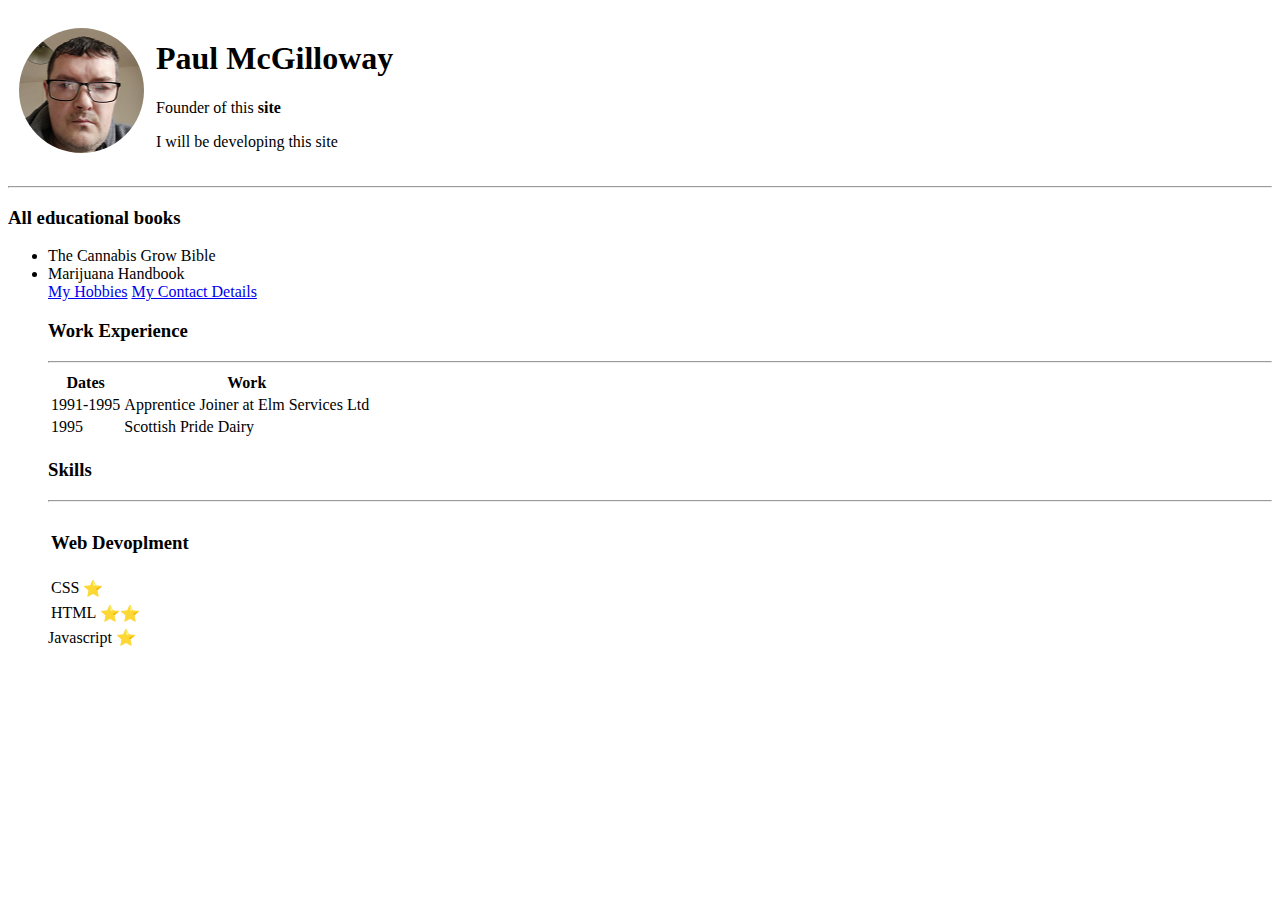
==== index.html @ 8961fc47 "Added initial cv website files" ====
<!DOCTYPE html>
<html lang="en" dir="ltr">

<head>
  <meta charset="utf-8">
  <title>Paul's Personal Site</title>
</head>

<body>
  <table cellspacing="10">
    <tr>
      <td><img src="circle-cropped.png" alt="My picture"></td>
      <td>
        <h1>Paul McGilloway</h1>
        <p>Founder of this <strong>site</strong></p>
        <p>I will be developing this site</p>
      </td>
    </tr>
  </table>
  <hr>
  <h3>All educational books</h3>
  <ul>
    <li>The Cannabis Grow Bible</li>
    <li>Marijuana Handbook</li>
    <a href="hobbies.html">My Hobbies</a>
    <a href="contactme.html">My Contact Details</a>
    <h3>Work Experience</h3>
    <table cellspacing "10">
      <hr>
      <thead>
      </thead>
      <tr>
        <th>Dates</th>
        <th>Work</th>
      </tr>
      <tbody>
      </tbody>
      <tr>
        <td>1991-1995</td>
        <td>Apprentice Joiner at Elm Services Ltd</td>
      </tr>
      <td>1995
      <td>Scottish Pride Dairy</td>
      </td>
      <tr>
        <table cellspacing "10">
          <h3>Skills</h3>
          <hr>
          <tr>
            <td>
              <h3>Web Devoplment
            </td>
            </h3>
            <td⭐< /td>
              <table>
                <tr>
                  <td>CSS</td>
                  <td>⭐</td>
                </tr>
              </table>
              <table>
                <tr>
                  <td>HTML</td>
                  <td>⭐⭐</td>
                </tr>
                <tr>
              </table>
              <td>Javascript</td>
              <td>⭐</td>
          </tr>
        </table>
  </ul>
</body>

</html>
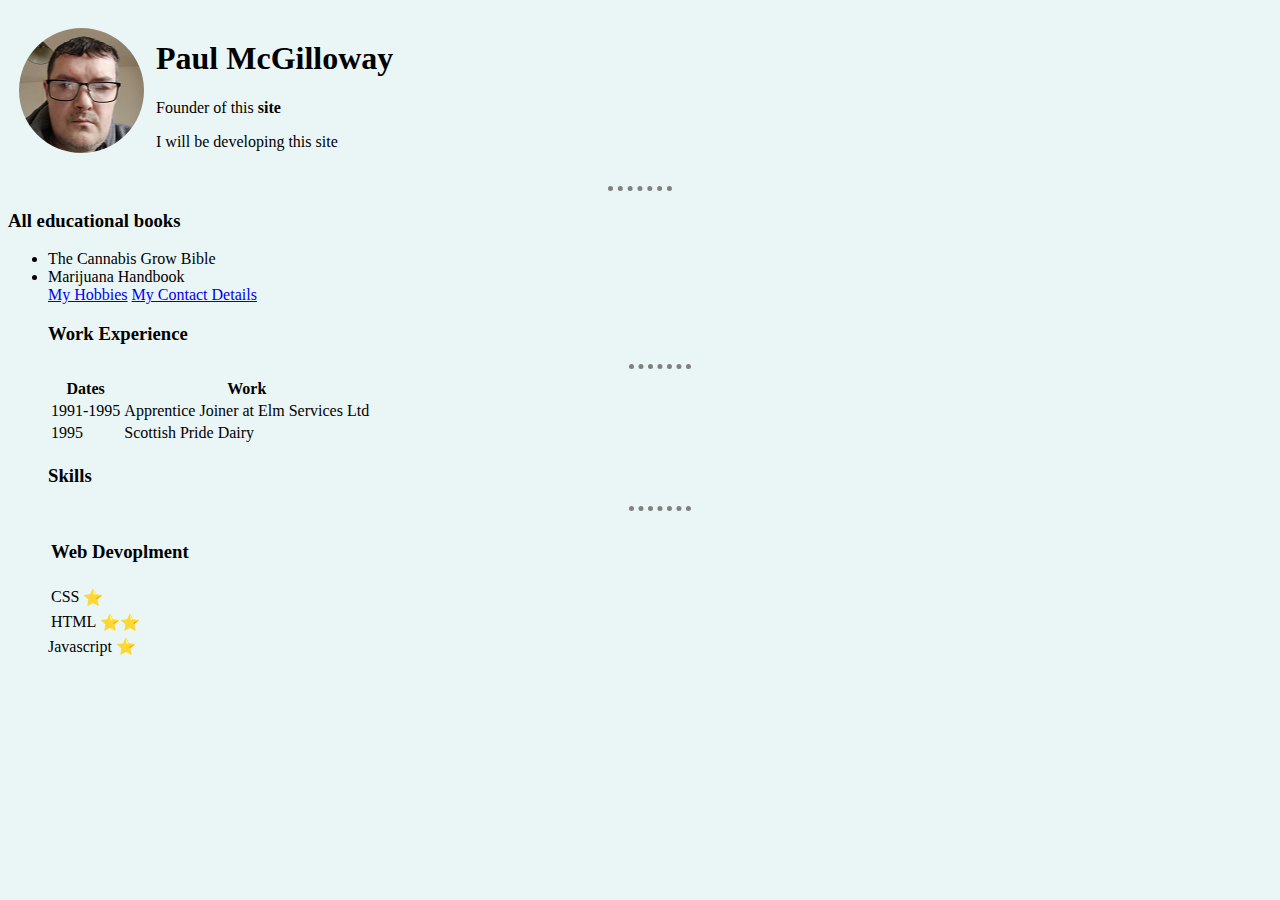
==== commit b3cb29df: "Add files via upload" ====
--- a/index.html
+++ b/index.html
@@ -4,6 +4,8 @@
 <head>
   <meta charset="utf-8">
   <title>Paul's Personal Site</title>
+  <link rel="stylesheet" href="css/styles.css">
+
 </head>
 
 <body>
--- a/css/styles.css
+++ b/css/styles.css
@@ -0,0 +1,10 @@
+body {
+  background-color: #EAF6F6;
+}
+hr {
+  border-style: none;
+  border-top-style: dotted;
+  border-color: grey;
+  border-width: 5px;
+  width: 5%;
+}
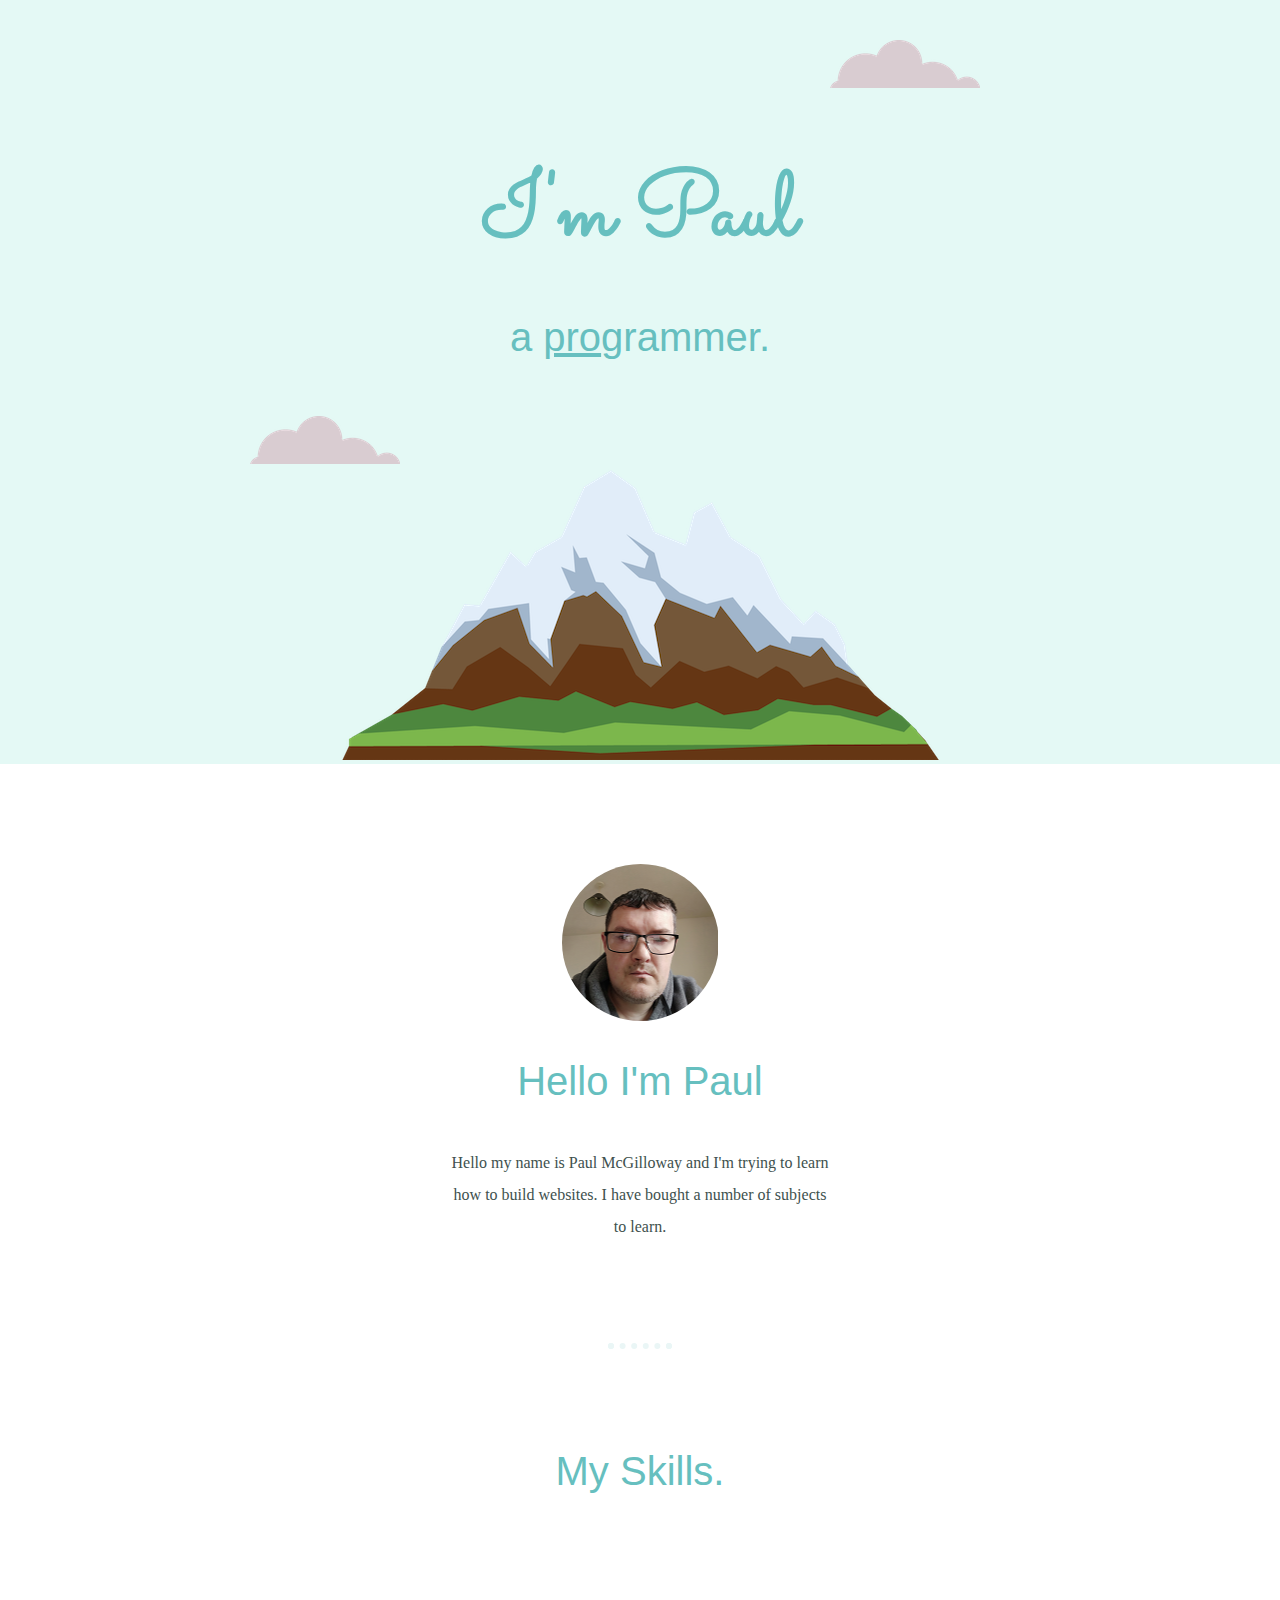
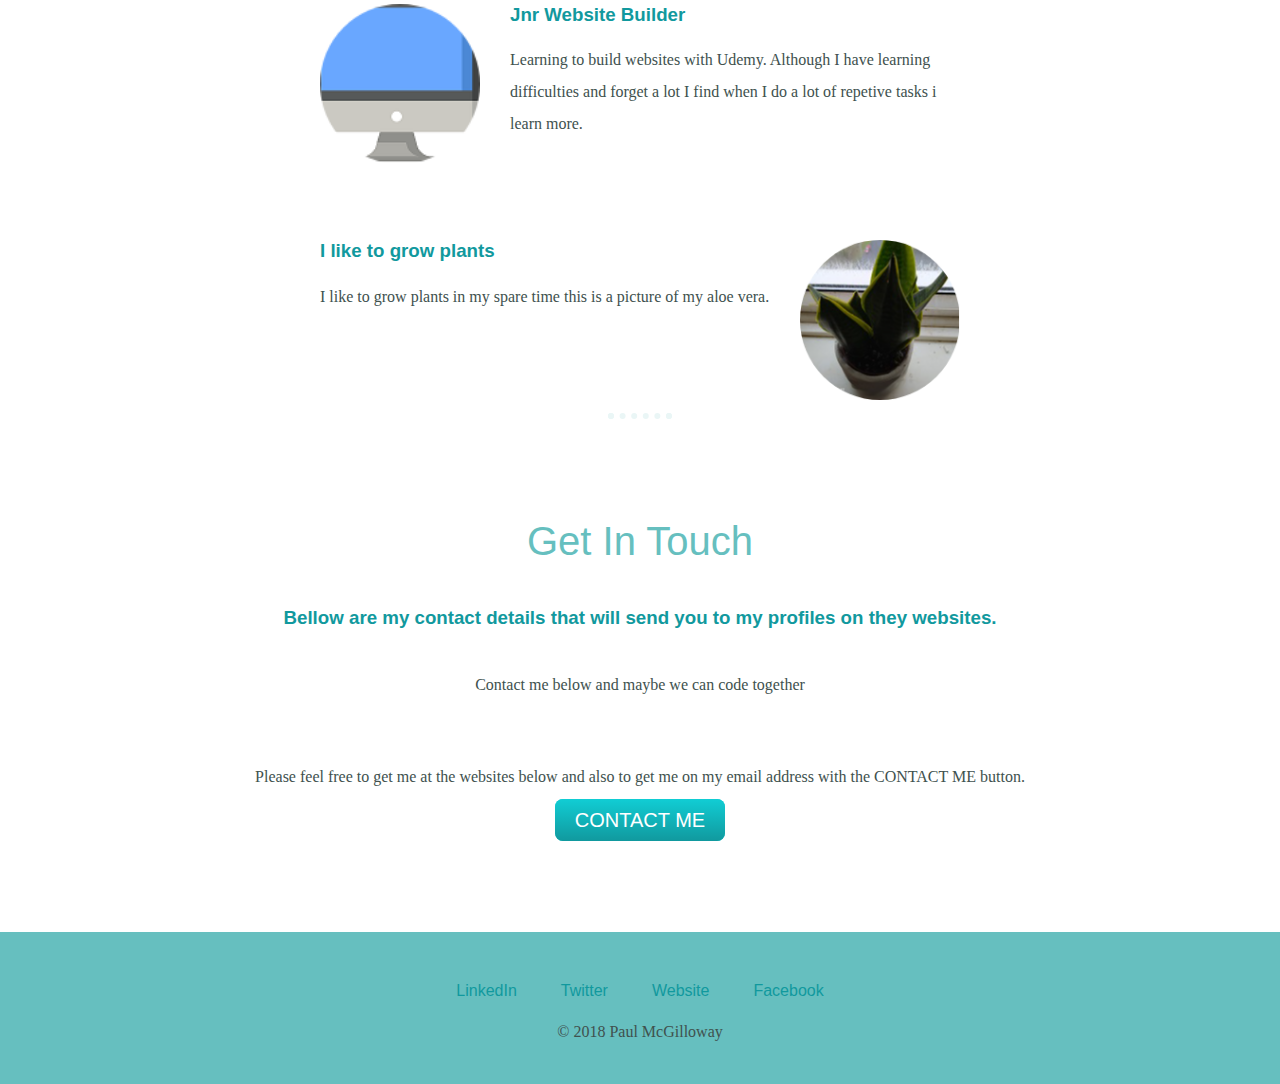
==== commit 08b92918: "Add files via upload" ====
--- a/index.html
+++ b/index.html
@@ -3,75 +3,66 @@
 
 <head>
   <meta charset="utf-8">
-  <title>Paul's Personal Site</title>
+  <title>Paul McGilloway</title>
   <link rel="stylesheet" href="css/styles.css">
+  <link rel="icon" href="favicon.ico">
+  <link rel="preconnect" href="https://fonts.gstatic.com">
+  <link href="https://fonts.googleapis.com/css2?family=Sacramento&display=swap" rel="stylesheet">
+</head>
+<body>
 
-</head>
+  <div class="top-container">
+    <img class="top-cloud" src="images/cloud.png" alt="cloud.img">
+    <h1>I'm Paul</h1>
+    <h2>a <span class="pro">pro</span>grammer.</h2>
+    <img class="bottom-cloud" src="images/cloud.png" alt="cloud-img">
+    <img src="images/mountain.png" alt="mountain-img">
+  </div>
 
-<body>
-  <table cellspacing="10">
-    <tr>
-      <td><img src="circle-cropped.png" alt="My picture"></td>
-      <td>
-        <h1>Paul McGilloway</h1>
-        <p>Founder of this <strong>site</strong></p>
-        <p>I will be developing this site</p>
-      </td>
-    </tr>
-  </table>
-  <hr>
-  <h3>All educational books</h3>
-  <ul>
-    <li>The Cannabis Grow Bible</li>
-    <li>Marijuana Handbook</li>
-    <a href="hobbies.html">My Hobbies</a>
-    <a href="contactme.html">My Contact Details</a>
-    <h3>Work Experience</h3>
-    <table cellspacing "10">
-      <hr>
-      <thead>
-      </thead>
-      <tr>
-        <th>Dates</th>
-        <th>Work</th>
-      </tr>
-      <tbody>
-      </tbody>
-      <tr>
-        <td>1991-1995</td>
-        <td>Apprentice Joiner at Elm Services Ltd</td>
-      </tr>
-      <td>1995
-      <td>Scottish Pride Dairy</td>
-      </td>
-      <tr>
-        <table cellspacing "10">
-          <h3>Skills</h3>
-          <hr>
-          <tr>
-            <td>
-              <h3>Web Devoplment
-            </td>
-            </h3>
-            <td⭐< /td>
-              <table>
-                <tr>
-                  <td>CSS</td>
-                  <td>⭐</td>
-                </tr>
-              </table>
-              <table>
-                <tr>
-                  <td>HTML</td>
-                  <td>⭐⭐</td>
-                </tr>
-                <tr>
-              </table>
-              <td>Javascript</td>
-              <td>⭐</td>
-          </tr>
-        </table>
-  </ul>
+  <div class="middle-container">
+    <div class="profile">
+      <img src="images/my-picture.png" alt="my-img">
+      <h2>Hello I'm Paul</h2>
+      <p class="intro">Hello my name is Paul McGilloway and I'm trying to learn how to build websites. I have bought a number of subjects to learn.</p>
+    </div>
+    <hr>
+    <div class="skills">
+      <h2>My Skills.</h2>
+      <div class="skill-row">
+        <img class="desktop-img" src="images/desktop.png" alt="computer img">
+
+        <h3>Jnr Website Builder</h3>
+        <p>Learning to build websites with Udemy. Although I have learning difficulties and forget a lot I find when I do a lot of repetive tasks i learn more.</p>
+      </div>
+
+      <div class="skill-row">
+        <img class="house-plant-img" src="images/house-plant.png" alt="house-plant img">
+
+        <h3>I like to grow plants</h3>
+        <p class="growing-plants">I like to grow plants in my spare time this is a picture of my aloe vera.</p>
+
+      </div>
+    </div>
+    <hr>
+
+      <div class="contact-me">
+      <h2>Get In Touch</h2>
+      <h3>Bellow are my contact details that will send you to my profiles on they websites.</h3>
+      <p class="contact-message">Contact me below and maybe we can code together</p>
+      <p>Please feel free to get me at the websites below and also to get me on my email address with the CONTACT ME button.</p>
+      </address></p>
+      <a class="btn" href="mailto:name@email.com">CONTACT ME</a>
+    </div>
+  </div>
+
+
+  <div class="bottom-container">
+    <a class="footer-link" href="https://www.linkedin.com/">LinkedIn</a>
+    <a class="footer-link" href="https://twitter.com/">Twitter</a>
+    <a class="footer-link" href="file:///C:/Users/pjmcg/OneDrive/Desktop/Web%20Development/HTML%20-%20Persoanl%20Site/index.html">Website</a>
+    <a class="footer-link" href="https://www.facebook.com/paul.mcgilloway.927/">Facebook</a>
+    <p>© 2018 Paul McGilloway</p>
+  </div>
 </body>
 
 </html>
--- a/css/styles.css
+++ b/css/styles.css
@@ -1,10 +1,140 @@
 body {
-  background-color: #EAF6F6;
+  color: #40514E;
+  margin: 0;
+  text-align: center;
+  font-family: 'Merriweather', serif;
 }
+
+h1 {
+  color: #66BFBF;
+  font-size: 5.625rem;
+  margin: 50px auto 0 auto;
+  font-family: 'Sacramento', cursive;
+}
+
+h2 {
+  color: #66BFBF;
+  font-family: 'Montserrat', sans-serif;
+  font-size: 2.5rem;
+  font-weight: normal;
+  padding-bottom: 10px;
+}
+
+h3 {
+  color: #11999E;
+  font-family: 'Montserrat', sans-serif;
+}
+
+p {
+  line-height: 2;
+}
+
 hr {
-  border-style: none;
-  border-top-style: dotted;
-  border-color: grey;
-  border-width: 5px;
-  width: 5%;
+  border: dotted #EAF6F6 6px;
+  border-bottom: none;
+  width: 4%;
+  margin: 100px auto;
 }
+
+a{
+  color: #11999E;
+  font-family: 'Montserrat', sans-serif;
+  margin: 10px 20px;
+  text-decoration: none;
+}
+
+a:hover {
+  color: #EAF6F6;
+}
+
+.top-container {
+  background-color: #E4F9F5;
+  position: relative;
+  padding-top: 100px;
+}
+
+.middle-container {
+  margin: 100px 0;
+}
+
+.bottom-container {
+  background-color: #66BFBF;
+  padding: 50px 0 20px;
+}
+
+.skill-row {
+  width: 50%;
+  margin: 100px auto 100px auto;
+  text-align: left;
+}
+
+.pro {
+  text-decoration: underline;
+}
+
+.intro {
+  width: 30%;
+  margin: auto;
+}
+
+.contact-message {
+  width: 40%;
+  margin: 40px auto 60px;
+}
+
+.copyright {
+  color: #EAF6F6;
+  font-size: 0.75rem;
+  padding: 20px 0;
+}
+
+.top-cloud {
+  position: absolute;
+  right: 300px;
+  top: 40px;
+}
+
+.bottom-cloud {
+  position: absolute;
+  left: 250px;
+  bottom: 300px;
+}
+
+.desktop-img {
+  width: 25%;
+  float: left;
+  margin-right: 30px;
+}
+
+.house-plant-img {
+  width: 25%;
+  float: right;
+  margin-left: 30px;
+}
+
+.btn {
+  background: #11cdd4;
+  background-image: -webkit-linear-gradient(top, #11cdd4, #11999e);
+  background-image: -moz-linear-gradient(top, #11cdd4, #11999e);
+  background-image: -ms-linear-gradient(top, #11cdd4, #11999e);
+  background-image: -o-linear-gradient(top, #11cdd4, #11999e);
+  background-image: linear-gradient(to bottom, #11cdd4, #11999e);
+  -webkit-border-radius: 8;
+  -moz-border-radius: 8;
+  border-radius: 8px;
+  font-family: 'Montserrat', sans-serif;
+  color: #ffffff;
+  font-size: 20px;
+  padding: 10px 20px 10px 20px;
+  text-decoration: none;
+}
+
+.btn:hover {
+  background: #30e3cb;
+  background-image: -webkit-linear-gradient(top, #30e3cb, #2bc4ad);
+  background-image: -moz-linear-gradient(top, #30e3cb, #2bc4ad);
+  background-image: -ms-linear-gradient(top, #30e3cb, #2bc4ad);
+  background-image: -o-linear-gradient(top, #30e3cb, #2bc4ad);
+  background-image: linear-gradient(to bottom, #30e3cb, #2bc4ad);
+  text-decoration: none;
+}
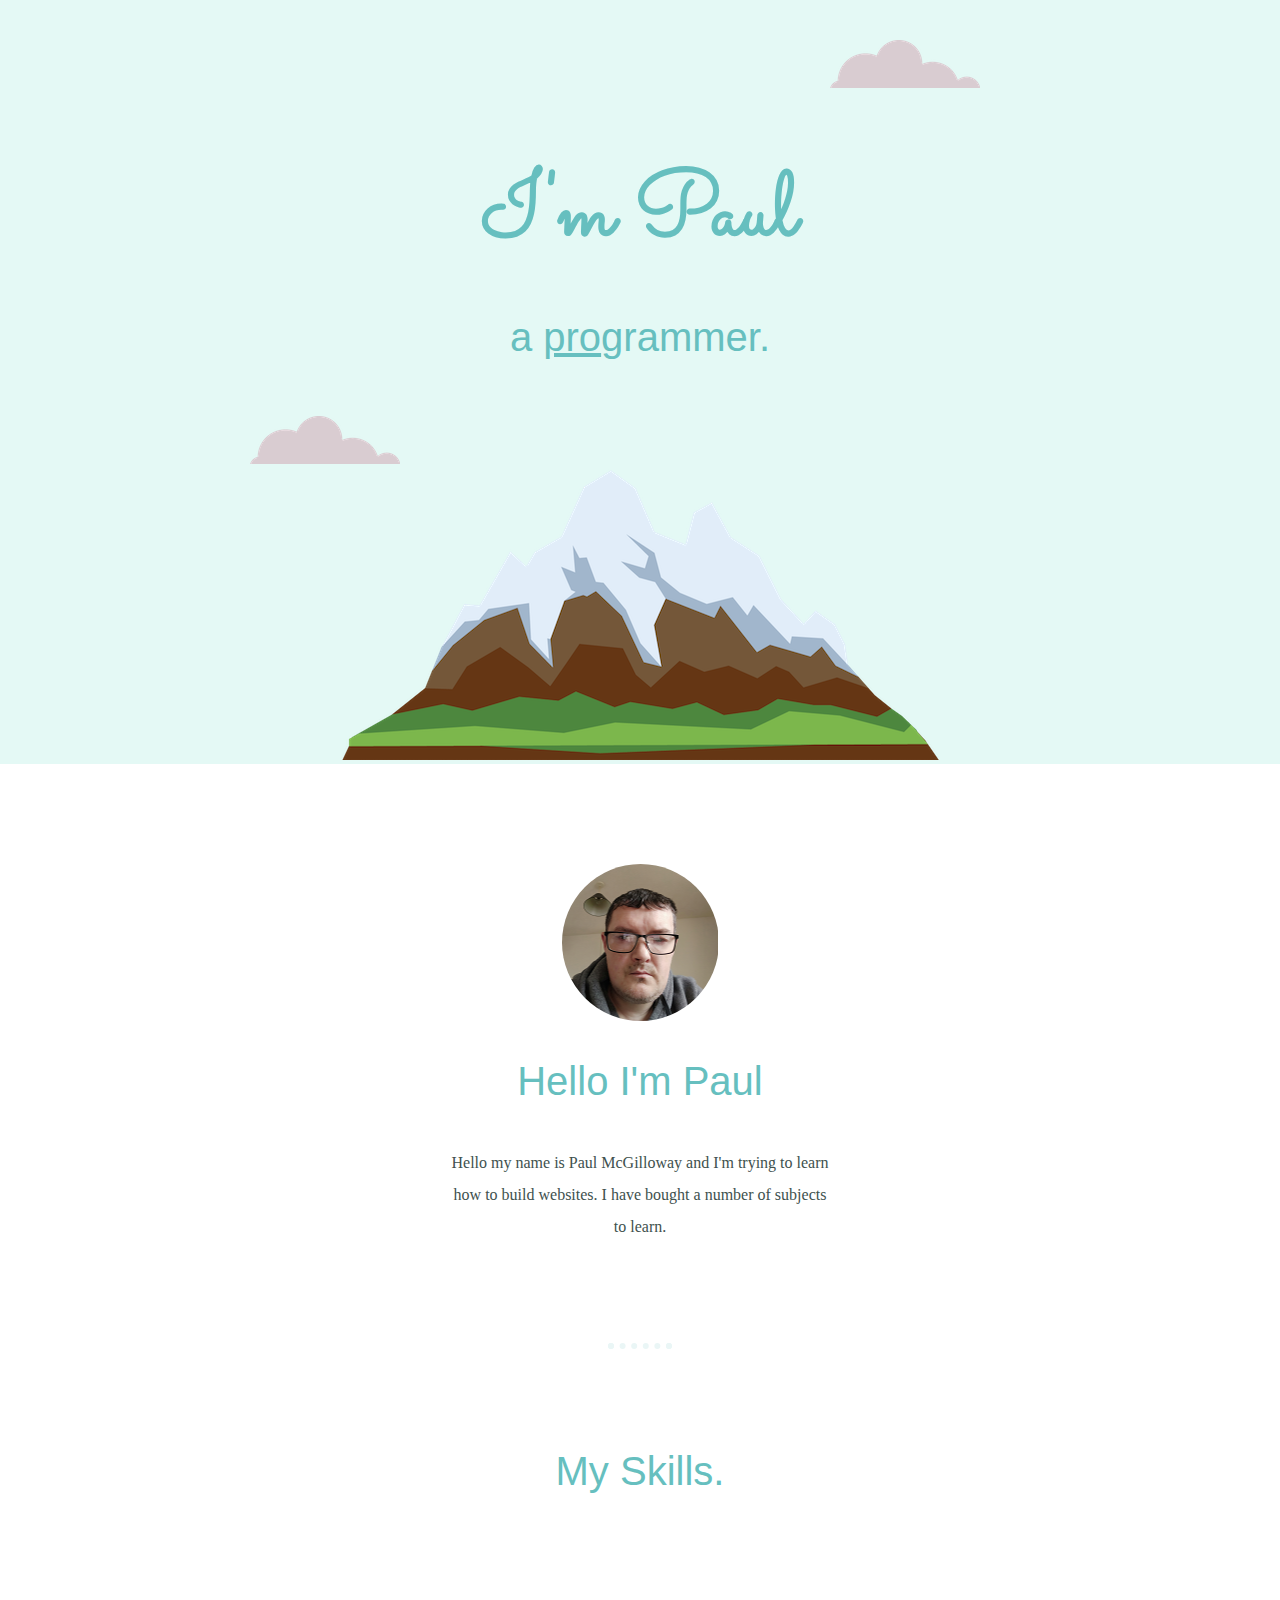
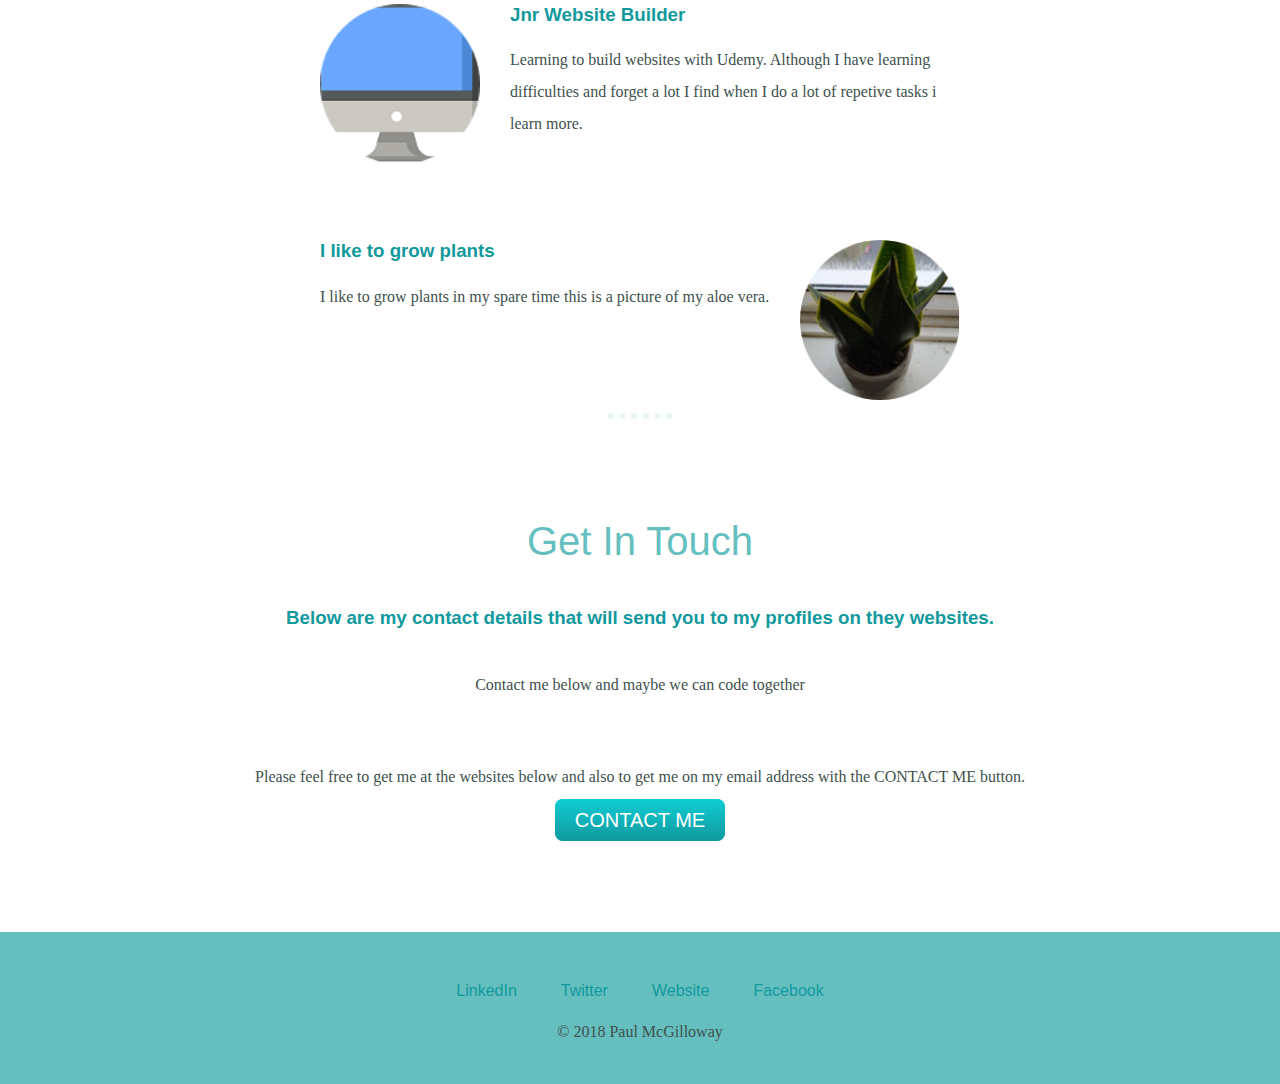
==== commit 1109ae6f: "Add files via upload" ====
--- a/index.html
+++ b/index.html
@@ -47,7 +47,7 @@
 
       <div class="contact-me">
       <h2>Get In Touch</h2>
-      <h3>Bellow are my contact details that will send you to my profiles on they websites.</h3>
+      <h3>Below are my contact details that will send you to my profiles on they websites.</h3>
       <p class="contact-message">Contact me below and maybe we can code together</p>
       <p>Please feel free to get me at the websites below and also to get me on my email address with the CONTACT ME button.</p>
       </address></p>
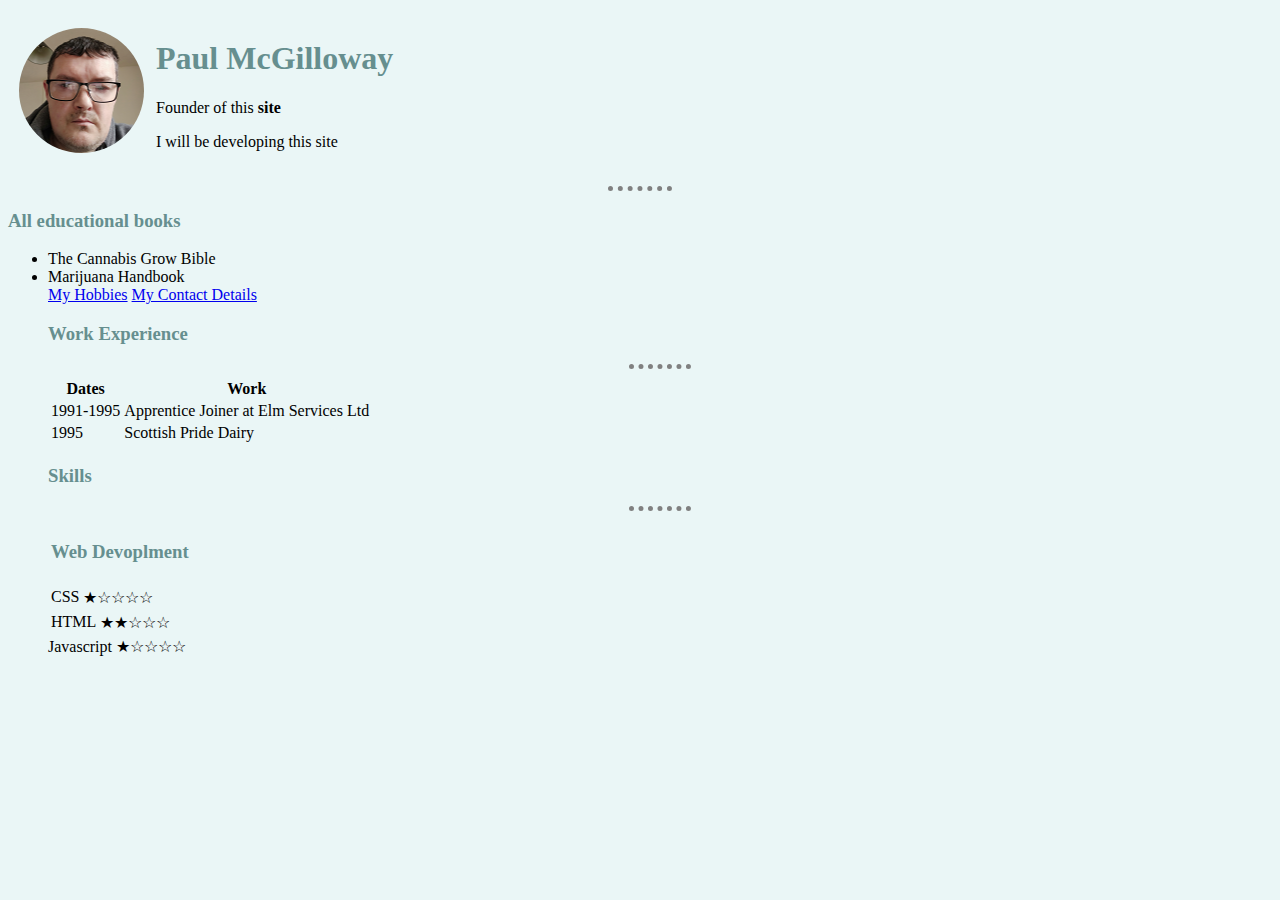
==== commit 8e5262ac: "Add files via upload" ====
--- a/index.html
+++ b/index.html
@@ -3,66 +3,75 @@
 
 <head>
   <meta charset="utf-8">
-  <title>Paul McGilloway</title>
+  <title>Paul's Personal Site</title>
   <link rel="stylesheet" href="css/styles.css">
-  <link rel="icon" href="favicon.ico">
-  <link rel="preconnect" href="https://fonts.gstatic.com">
-  <link href="https://fonts.googleapis.com/css2?family=Sacramento&display=swap" rel="stylesheet">
+
 </head>
+
 <body>
-
-  <div class="top-container">
-    <img class="top-cloud" src="images/cloud.png" alt="cloud.img">
-    <h1>I'm Paul</h1>
-    <h2>a <span class="pro">pro</span>grammer.</h2>
-    <img class="bottom-cloud" src="images/cloud.png" alt="cloud-img">
-    <img src="images/mountain.png" alt="mountain-img">
-  </div>
-
-  <div class="middle-container">
-    <div class="profile">
-      <img src="images/my-picture.png" alt="my-img">
-      <h2>Hello I'm Paul</h2>
-      <p class="intro">Hello my name is Paul McGilloway and I'm trying to learn how to build websites. I have bought a number of subjects to learn.</p>
-    </div>
-    <hr>
-    <div class="skills">
-      <h2>My Skills.</h2>
-      <div class="skill-row">
-        <img class="desktop-img" src="images/desktop.png" alt="computer img">
-
-        <h3>Jnr Website Builder</h3>
-        <p>Learning to build websites with Udemy. Although I have learning difficulties and forget a lot I find when I do a lot of repetive tasks i learn more.</p>
-      </div>
-
-      <div class="skill-row">
-        <img class="house-plant-img" src="images/house-plant.png" alt="house-plant img">
-
-        <h3>I like to grow plants</h3>
-        <p class="growing-plants">I like to grow plants in my spare time this is a picture of my aloe vera.</p>
-
-      </div>
-    </div>
-    <hr>
-
-      <div class="contact-me">
-      <h2>Get In Touch</h2>
-      <h3>Below are my contact details that will send you to my profiles on they websites.</h3>
-      <p class="contact-message">Contact me below and maybe we can code together</p>
-      <p>Please feel free to get me at the websites below and also to get me on my email address with the CONTACT ME button.</p>
-      </address></p>
-      <a class="btn" href="mailto:name@email.com">CONTACT ME</a>
-    </div>
-  </div>
-
-
-  <div class="bottom-container">
-    <a class="footer-link" href="https://www.linkedin.com/">LinkedIn</a>
-    <a class="footer-link" href="https://twitter.com/">Twitter</a>
-    <a class="footer-link" href="file:///C:/Users/pjmcg/OneDrive/Desktop/Web%20Development/HTML%20-%20Persoanl%20Site/index.html">Website</a>
-    <a class="footer-link" href="https://www.facebook.com/paul.mcgilloway.927/">Facebook</a>
-    <p>© 2018 Paul McGilloway</p>
-  </div>
+  <table cellspacing="10">
+    <tr>
+      <td><img src="my-picture.png" alt="My picture"></td>
+      <td>
+        <h1>Paul McGilloway</h1>
+        <p>Founder of this <strong>site</strong></p>
+        <p>I will be developing this site</p>
+      </td>
+    </tr>
+  </table>
+  <hr>
+  <h3>All educational books</h3>
+  <ul>
+    <li>The Cannabis Grow Bible</li>
+    <li>Marijuana Handbook</li>
+    <a href="hobbies.html">My Hobbies</a>
+    <a href="contactme.html">My Contact Details</a>
+    <h3>Work Experience</h3>
+    <table cellspacing "10">
+      <hr>
+      <thead>
+      </thead>
+      <tr>
+        <th>Dates</th>
+        <th>Work</th>
+      </tr>
+      <tbody>
+      </tbody>
+      <tr>
+        <td>1991-1995</td>
+        <td>Apprentice Joiner at Elm Services Ltd</td>
+      </tr>
+      <td>1995
+      <td>Scottish Pride Dairy</td>
+      </td>
+      <tr>
+        <table cellspacing "10">
+          <h3>Skills</h3>
+          <hr>
+          <tr>
+            <td>
+              <h3>Web Devoplment
+            </td>
+            </h3>
+            <td★< /td>
+              <table>
+                <tr>
+                  <td>CSS</td>
+                  <td>★☆☆☆☆</td>
+                </tr>
+              </table>
+              <table>
+                <tr>
+                  <td>HTML</td>
+                  <td>★★☆☆☆</td>
+                </tr>
+                <tr>
+              </table>
+              <td>Javascript</td>
+              <td>★☆☆☆☆</td>
+          </tr>
+        </table>
+  </ul>
 </body>
 
 </html>
--- a/css/styles.css
+++ b/css/styles.css
@@ -1,140 +1,19 @@
 body {
-  color: #40514E;
-  margin: 0;
-  text-align: center;
-  font-family: 'Merriweather', serif;
+  background-color: #EAF6F6;
 }
 
 h1 {
-  color: #66BFBF;
-  font-size: 5.625rem;
-  margin: 50px auto 0 auto;
-  font-family: 'Sacramento', cursive;
-}
-
-h2 {
-  color: #66BFBF;
-  font-family: 'Montserrat', sans-serif;
-  font-size: 2.5rem;
-  font-weight: normal;
-  padding-bottom: 10px;
+  color: #668F8F;
 }
 
 h3 {
-  color: #11999E;
-  font-family: 'Montserrat', sans-serif;
-}
-
-p {
-  line-height: 2;
+  color: #668F8F;
 }
 
 hr {
-  border: dotted #EAF6F6 6px;
-  border-bottom: none;
-  width: 4%;
-  margin: 100px auto;
+  border-style: none;
+  border-top-style: dotted;
+  border-color: grey;
+  border-width: 5px;
+  width: 5%;
 }
-
-a{
-  color: #11999E;
-  font-family: 'Montserrat', sans-serif;
-  margin: 10px 20px;
-  text-decoration: none;
-}
-
-a:hover {
-  color: #EAF6F6;
-}
-
-.top-container {
-  background-color: #E4F9F5;
-  position: relative;
-  padding-top: 100px;
-}
-
-.middle-container {
-  margin: 100px 0;
-}
-
-.bottom-container {
-  background-color: #66BFBF;
-  padding: 50px 0 20px;
-}
-
-.skill-row {
-  width: 50%;
-  margin: 100px auto 100px auto;
-  text-align: left;
-}
-
-.pro {
-  text-decoration: underline;
-}
-
-.intro {
-  width: 30%;
-  margin: auto;
-}
-
-.contact-message {
-  width: 40%;
-  margin: 40px auto 60px;
-}
-
-.copyright {
-  color: #EAF6F6;
-  font-size: 0.75rem;
-  padding: 20px 0;
-}
-
-.top-cloud {
-  position: absolute;
-  right: 300px;
-  top: 40px;
-}
-
-.bottom-cloud {
-  position: absolute;
-  left: 250px;
-  bottom: 300px;
-}
-
-.desktop-img {
-  width: 25%;
-  float: left;
-  margin-right: 30px;
-}
-
-.house-plant-img {
-  width: 25%;
-  float: right;
-  margin-left: 30px;
-}
-
-.btn {
-  background: #11cdd4;
-  background-image: -webkit-linear-gradient(top, #11cdd4, #11999e);
-  background-image: -moz-linear-gradient(top, #11cdd4, #11999e);
-  background-image: -ms-linear-gradient(top, #11cdd4, #11999e);
-  background-image: -o-linear-gradient(top, #11cdd4, #11999e);
-  background-image: linear-gradient(to bottom, #11cdd4, #11999e);
-  -webkit-border-radius: 8;
-  -moz-border-radius: 8;
-  border-radius: 8px;
-  font-family: 'Montserrat', sans-serif;
-  color: #ffffff;
-  font-size: 20px;
-  padding: 10px 20px 10px 20px;
-  text-decoration: none;
-}
-
-.btn:hover {
-  background: #30e3cb;
-  background-image: -webkit-linear-gradient(top, #30e3cb, #2bc4ad);
-  background-image: -moz-linear-gradient(top, #30e3cb, #2bc4ad);
-  background-image: -ms-linear-gradient(top, #30e3cb, #2bc4ad);
-  background-image: -o-linear-gradient(top, #30e3cb, #2bc4ad);
-  background-image: linear-gradient(to bottom, #30e3cb, #2bc4ad);
-  text-decoration: none;
-}
